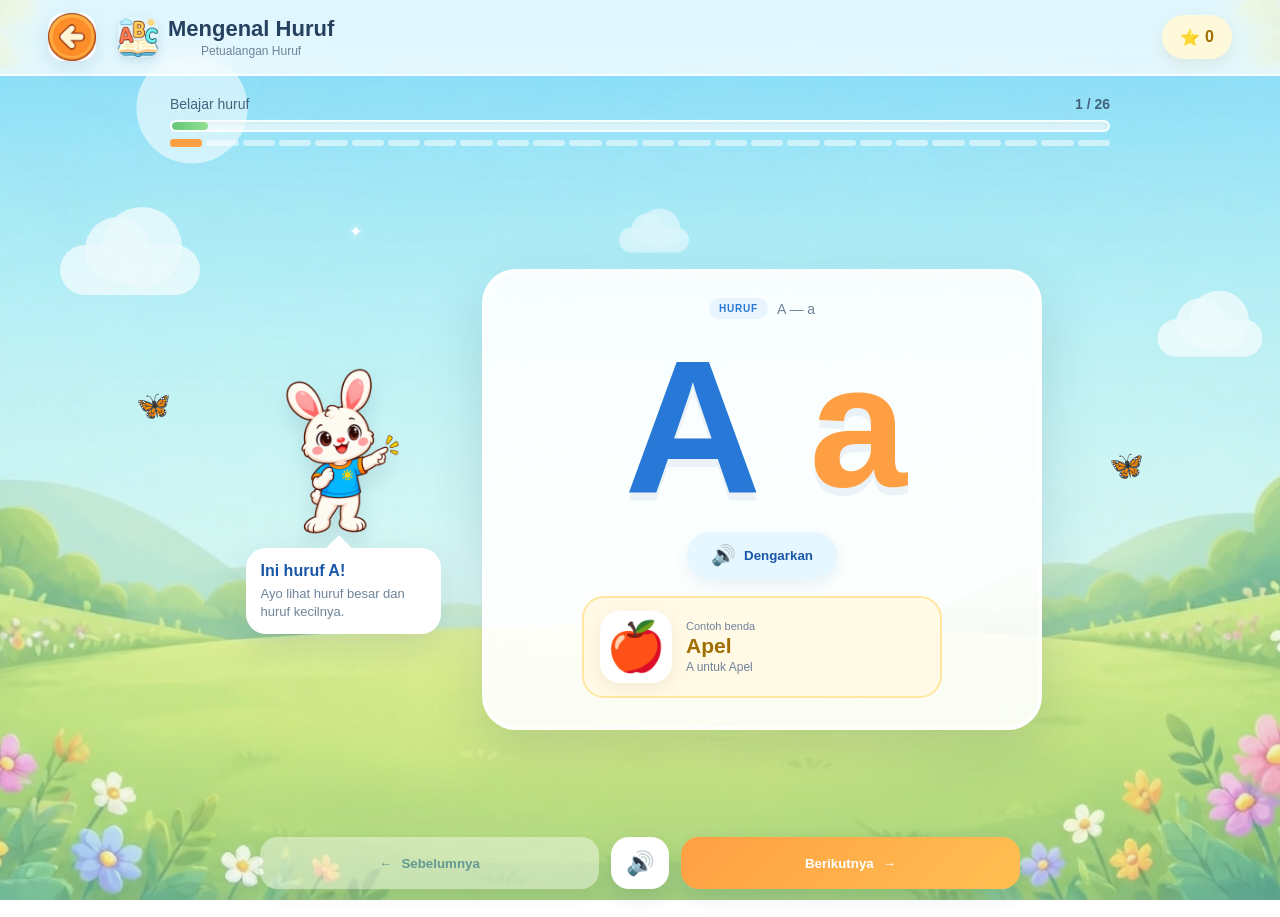
==== games/mengenal.html @ 48dcdb67 "Add files via upload" ====
<!DOCTYPE html>
<html lang="id">

<head>
    <meta charset="UTF-8">

    <meta
        name="viewport"
        content="width=device-width, initial-scale=1.0"
    >

    <title>Mengenal Huruf A–Z — Petualangan Huruf</title>

    <link
        rel="stylesheet"
        href="../css/style.css"
    >

    <link
        rel="stylesheet"
        href="../css/game-mengenal.css"
    >
</head>


<body class="letter-game">

<div class="game-shell">


    <!-- =================================================
         TOP BAR
    ================================================== -->

    <header class="game-topbar">

        <button
    class="icon-button"
    id="backButton"
    aria-label="Kembali"
>
    <img src="../assets/button/Back.jpg" alt="Kembali" class="icon-button-img">
</button>


        <div class="game-title">

            <img
                class="title-icon"
                src="../assets/icons/mengenal.jpg"
                alt="Mengenal Huruf"
            >

            <div>

                <strong>
                    Mengenal Huruf
                </strong>

                <small>
                    Petualangan Huruf
                </small>

            </div>

        </div>


        <div class="game-stats">

            <div
                class="stat-pill"
                title="Bintang"
            >

                <span>⭐</span>

                <strong id="starCount">
                    0
                </strong>

            </div>

        </div>

    </header>



    <!-- =================================================
         PROGRESS
    ================================================== -->

    <section class="letter-progress">

        <div class="progress-label">

            <span>
                Belajar huruf
            </span>

            <strong>

                <span id="letterNumber">
                    1
                </span>

                / 26

            </strong>

        </div>


        <div class="progress-track">

            <div
                class="progress-fill"
                id="progressFill"
            ></div>

        </div>


        <div
            class="alphabet-dots"
            id="alphabetDots"
        ></div>

    </section>



    <!-- =================================================
         MAIN GAME
    ================================================== -->

    <main class="letter-main">


       <!-- Background decorations -->
        <div class="cloud cloud-1"></div>
        <div class="cloud cloud-2"></div>
        <div class="cloud cloud-3"></div>

        <div class="butterfly butterfly-1">🦋</div>
        <div class="butterfly butterfly-2">🦋</div>

        <div class="sparkle sparkle-1">
            ✦
        </div>

        <div class="sparkle sparkle-2">
            ✦
        </div>



        <!-- =================================================
             KIKO
        ================================================== -->

        <aside class="guide-card">

            <div class="kiko-wrap">

                <img
                    id="kikoImage"
                    src="../assets/character/kiko-menunjuk.png"
                    alt="Kiko"

                    onerror="
                        this.style.display='none';
                        document.getElementById('kikoFallback').style.display='flex';
                    "
                >

                <div
                    id="kikoFallback"
                    class="kiko-fallback"
                >
                    🧒
                </div>

            </div>


            <div class="guide-bubble">

                <strong id="guideTitle">
                    Halo! 👋
                </strong>

                <p id="guideText">
                    Ayo kenalan dengan huruf hari ini!
                </p>

            </div>

        </aside>



        <!-- =================================================
             LETTER CARD
        ================================================== -->

        <section
            class="letter-card"
            id="letterCard"
        >

            <div class="letter-heading">

                <span class="mini-badge">
                    HURUF
                </span>

                <span id="letterWord">
                    A — a
                </span>

            </div>



            <!-- Huruf besar dan kecil -->

            <div class="letter-display">

                <div
                    class="capital-letter"
                    id="capitalLetter"
                >
                    A
                </div>

                <div
                    class="lower-letter"
                    id="lowerLetter"
                >
                    a
                </div>

            </div>



            <!-- Tombol suara -->

            <button
                class="sound-button"
                id="soundButton"
            >

                <span class="sound-icon">
                    🔊
                </span>

                <span>
                    Dengarkan
                </span>

            </button>



            <!-- Contoh benda -->

            <div class="object-card">

                <div
                    class="object-visual"
                    id="objectVisual"
                >
                    🍎
                </div>


                <div class="object-info">

                    <span>
                        Contoh benda
                    </span>

                    <strong id="objectName">
                        Apel
                    </strong>

                    <small id="objectSentence">
                        A untuk Apel
                    </small>

                </div>

            </div>

        </section>



        <!-- =================================================
             NAVIGATION
        ================================================== -->

        <nav
            class="letter-navigation"
            aria-label="Navigasi huruf"
        >

            <button
                class="nav-button secondary"
                id="prevButton"
            >

                <span>
                    ←
                </span>

                <span>
                    Sebelumnya
                </span>

            </button>


            <button
                class="listen-mini"
                id="repeatButton"
                aria-label="Ulangi suara"
            >
                🔊
            </button>


            <button
                class="nav-button primary"
                id="nextButton"
            >

                <span id="nextLabel">
                    Berikutnya
                </span>

                <span>
                    →
                </span>

            </button>

        </nav>


    </main>

</div>



<!-- =====================================================
     COMPLETION MODAL
====================================================== -->

<div
    class="game-modal"
    id="completionModal"
    aria-hidden="true"
>

    <div class="completion-card">


        <div
            class="completion-stars"
            id="completionStars"
        >
            ⭐ ⭐ ⭐
        </div>


        <div class="completion-kiko">
            🎉
        </div>


        <h2>
            Hebat Sekali!
        </h2>


        <p>

            Kamu sudah mengenal semua huruf
            dari <strong>A sampai Z</strong>!

        </p>


        <div class="completion-result">

            <div>

                <span>
                    Huruf dipelajari
                </span>

                <strong>
                    26
                </strong>

            </div>


            <div>

                <span>
                    Hadiah
                </span>

                <strong>
                    ⭐ +3
                </strong>

            </div>

        </div>


        <div class="completion-actions">

            <button
                class="modal-button secondary"
                id="repeatGameButton"
            >
                🔄 Ulangi
            </button>


            <button
                class="modal-button primary"
                id="homeButton"
            >
                🏠 Menu Utama
            </button>

        </div>


    </div>

</div>



<!-- =====================================================
     ENGINE
====================================================== -->

<script src="../js/audio.js"></script>

<script src="../js/progress.js"></script>

<script src="../js/game-engine.js"></script>

<script src="../js/game-mengenal.js"></script>


</body>
</html>
---- css/style.css ----
/* =========================================================
   PETUALANGAN HURUF
   DESIGN SYSTEM
========================================================= */

:root {

    /* Primary Colors */
    --sky: #9EDFEF;
    --grass: #7ED34B;
    --yellow: #FFC83D;
    --orange: #FF9F2F;
    --blue: #3D9FE8;

    /* Secondary Colors */
    --pink: #F58FB4;
    --purple: #9B7FE8;

    /* Neutral */
    --white: #FFFDF7;
    --text: #4A4038;
    --outline: #704C35;

    /* Feedback */
    --success: #65C466;
    --error: #F45151;

    /* Radius */
    --radius-small: 16px;
    --radius-medium: 24px;
    --radius-large: 32px;

    /* Shadow */
    --shadow-soft:
        0 8px 20px rgba(91, 76, 53, 0.12);

    --shadow-button:
        0 7px 0 rgba(112, 76, 53, 0.18);

}


/* =========================================================
   RESET
========================================================= */

* {
    margin: 0;
    padding: 0;
    box-sizing: border-box;
}


html,
body {
    width: 100%;
    height: 100%;
}


body {

    font-family: "Nunito", sans-serif;

    background:
        linear-gradient(
            180deg,
            #9EDFEF 0%,
            #C9F2F5 55%,
            #A8E58C 100%
        );

    overflow: hidden;

    color: var(--text);

}


/* =========================================================
   GAME SCREEN
========================================================= */

.game-screen {

    position: relative;

    width: 100vw;
    height: 100vh;

    min-height: 620px;

    overflow: hidden;

    background-image:
        linear-gradient(
            180deg,
            rgba(158, 223, 239, 0.35),
            rgba(206, 244, 220, 0.35)
        ),
        url("../assets/background/utama.jpg");

    background-size: cover;
    background-position: center center;
    background-repeat: no-repeat;

}


/* =========================================================
   CLOUDS
========================================================= */

.cloud {

    position: absolute;

    width: 140px;
    height: 50px;

    background: rgba(255, 255, 255, 0.85);

    border-radius: 50px;

    opacity: 0.75;

    z-index: 1;

}


.cloud::before,
.cloud::after {

    content: "";

    position: absolute;

    background: inherit;

    border-radius: 50%;

}


.cloud::before {

    width: 65px;
    height: 65px;

    left: 25px;
    top: -28px;

}


.cloud::after {

    width: 80px;
    height: 80px;

    right: 18px;
    top: -38px;

}


.cloud-1 {

    top: 11%;
    left: -20px;

    animation:
        cloudMove 28s linear infinite;

}


.cloud-2 {

    top: 20%;
    right: -80px;

    transform: scale(0.75);

    animation:
        cloudMoveReverse 35s linear infinite;

}


.cloud-3 {

    top: 7%;
    left: 45%;

    transform: scale(0.5);

    opacity: 0.55;

    animation:
        cloudFloat 8s ease-in-out infinite;

}


@keyframes cloudMove {

    0% {
        transform: translateX(-20px);
    }

    50% {
        transform: translateX(120px);
    }

    100% {
        transform: translateX(-20px);
    }

}


@keyframes cloudMoveReverse {

    0% {
        transform: translateX(0);
    }

    50% {
        transform: translateX(-150px);
    }

    100% {
        transform: translateX(0);
    }

}


@keyframes cloudFloat {

    0%,
    100% {
        transform: translateY(0) scale(0.5);
    }

    50% {
        transform: translateY(-10px) scale(0.5);
    }

}


/* =========================================================
   BUTTERFLY
========================================================= */

.butterfly {

    position: absolute;

    font-size: 28px;

    z-index: 2;

    pointer-events: none;

}


.butterfly-1 {

    top: 30%;
    left: 5%;

    animation:
        butterflyFloat 5s ease-in-out infinite;

}


.butterfly-2 {

    top: 38%;
    right: 5%;

    animation:
        butterflyFloat 6s ease-in-out infinite reverse;

}


@keyframes butterflyFloat {

    0%,
    100% {
        transform:
            translateY(0)
            rotate(-5deg);
    }

    50% {
        transform:
            translateY(-18px)
            rotate(5deg);
    }

}


/* =========================================================
   TOP BAR
========================================================= */

.top-bar {

    position: absolute;

    top: 20px;
    left: 0;
    right: 0;

    display: flex;

    justify-content: space-between;

    align-items: center;

    padding:
        0 28px;

    z-index: 20;

}


.icon-button {

    width: 58px;
    height: 58px;

    border: 4px solid var(--white);

    border-radius: 50%;

    background: var(--blue);

    box-shadow: var(--shadow-button);

    display: flex;

    align-items: center;
    justify-content: center;

    font-size: 26px;

    cursor: pointer;

    transition:
        transform 0.2s ease,
        box-shadow 0.2s ease;

}


.icon-button:hover {

    transform: scale(1.08);

}


.icon-button:active {

    transform:
        scale(0.94)
        translateY(3px);

    box-shadow:
        0 3px 0 rgba(112, 76, 53, 0.18);

}


/* =========================================================
   STAR BADGE
========================================================= */

.game-badge {

    display: flex;

    align-items: center;
    gap: 7px;

    background: rgba(255,255,255,0.92);

    border: 4px solid var(--yellow);

    padding:
        7px 18px;

    border-radius: 40px;

    font-family: "Baloo 2", sans-serif;

    font-size: 24px;
    font-weight: 800;

    box-shadow: var(--shadow-soft);

}


.badge-star {

    animation:
        starPulse 2s ease-in-out infinite;

}


@keyframes starPulse {

    0%,
    100% {
        transform: scale(1);
    }

    50% {
        transform: scale(1.18);
    }

}


/* =========================================================
   HOME CONTENT
========================================================= */

.home-content {

    position: relative;

    z-index: 5;

    width: min(1100px, 94vw);

    height: 100%;

    margin: auto;

    padding-top: 60px;

    padding-bottom: 65px;

    display: flex;

    flex-direction: column;

    align-items: center;

    justify-content: center;

    gap: 45px;

}


/* =========================================================
   TITLE
========================================================= */

.game-title {

    text-align: center;

    

}


.title-small {

    font-size: 14px;

    font-weight: 800;

    letter-spacing: 2px;

    color: #587F8A;

    margin-bottom: 0;

}


.game-title h1 {

    font-family:
        "Baloo 2",
        sans-serif;

    font-size:
        clamp(38px, 5vw, 68px);

    line-height: 0.95;

    font-weight: 800;

    letter-spacing: 1px;

    filter:
        drop-shadow(
            0 4px 0 rgba(112,76,53,0.12)
        );

}


.title-blue {

    color: var(--blue);

}


.title-orange {

    color: var(--orange);

    margin-left: 10px;

}


.title-stars {

    display: flex;

    justify-content: center;

    gap: 12px;

    margin-top: 4px;

    font-size: 18px;

}


.title-stars span:nth-child(2) {

    color: var(--yellow);

    animation:
        sparkle 1.5s ease-in-out infinite;

}


@keyframes sparkle {

    0%,
    100% {
        transform: scale(1)
        rotate(0deg);
    }

    50% {
        transform: scale(1.25)
        rotate(12deg);
    }

}


/* =========================================================
   KIKO
========================================================= */

.kiko-container {

    position: relative;

    display: flex;

    justify-content: center;

    flex-shrink: 0;

    width: 260px;

    height: 320px;

}


.kiko {

    height: 350px;

    width: auto;

    object-fit: contain;

    filter:
        drop-shadow(
            0 8px 8px rgba(112,76,53,0.12)
        );

    /* animation:
        kikoFloat 3s ease-in-out infinite; */

}


@keyframes kikoFloat {

    0%,
    100% {
        transform: translateY(0);
    }

    50% {
        transform: translateY(-8px);
    }

}


/* =========================================================
   HELLO BUBBLE
========================================================= */

.hello-bubble {

    position: absolute;

    top: 12px;
    left: 125px;

    background: var(--white);

    border: 3px solid var(--orange);

    border-radius:
        22px;

    padding:
        9px 15px;

    display: flex;

    flex-direction: column;

    box-shadow:
        var(--shadow-soft);

    transform:
        rotate(3deg);

    animation:
        bubbleFloat 3s ease-in-out infinite;

}


.hello-bubble::after {

    content: "";

    position: absolute;

    left: 22px;
    bottom: -10px;

    width: 18px;
    height: 18px;

    background: var(--white);

    border-right:
        3px solid var(--orange);

    border-bottom:
        3px solid var(--orange);

    transform:
        rotate(45deg);

}


.hello-bubble span {

    font-family: "Baloo 2", sans-serif;

    color: var(--orange);

    font-size: 20px;

    font-weight: 800;

}


.hello-bubble small {

    font-size: 12px;

    font-weight: 700;

}


@keyframes bubbleFloat {

    0%,
    100% {
        transform:
            rotate(3deg)
            translateY(0);
    }

    50% {
        transform:
            rotate(3deg)
            translateY(-5px);
    }

}


/* =========================================================
   SPARKLES
========================================================= */

.kiko-sparkle {

    position: absolute;

    z-index: 2;

    font-size: 22px;

}


.sparkle-1 {

    left: -30px;
    top: 50px;

    animation:
        sparkleFloat 2s ease-in-out infinite;

}


.sparkle-2 {

    right: -30px;
    top: 80px;

    animation:
        sparkleFloat 2.5s ease-in-out infinite reverse;

}


@keyframes sparkleFloat {

    0%,
    100% {
        opacity: 0.5;
        transform: scale(0.8);
    }

    50% {
        opacity: 1;
        transform: scale(1.2);
    }

}

/* =========================================================
   HERO ROW (KIKO + MENU BERDAMPINGAN)
========================================================= */

.hero-row {

    width: 100%;

    display: flex;

    align-items: center;

    justify-content: center;

    gap: 40px;

    

}


/* =========================================================
   GAME MENU
========================================================= */

.game-menu {

    width: 100%;

    max-width: 850px;

    display: grid;

    grid-template-columns:
        repeat(2, 1fr);

    gap: 15px;

    margin-top: 5px;

}


/* =========================================================
   GAME CARD
========================================================= */

.game-card {

    position: relative;

    min-height: 105px;

    border:
        4px solid var(--white);

    border-radius:
        var(--radius-medium);

    box-shadow:
        0 7px 0 rgba(112,76,53,0.18),
        0 10px 20px rgba(91,76,53,0.10);

    display: flex;

    align-items: center;

    padding:
        12px 20px;

    cursor: pointer;

    text-align: left;

    overflow: hidden;

    transition:
        transform 0.22s ease,
        box-shadow 0.22s ease;

}


.game-card::before {

    content: "";

    position: absolute;

    width: 90px;
    height: 90px;

    border-radius: 50%;

    background:
        rgba(255,255,255,0.13);

    top: -35px;
    right: 30px;

}


.game-card:hover {

    transform:
        translateY(-6px)
        scale(1.015);

    box-shadow:
        0 12px 0 rgba(112,76,53,0.15),
        0 16px 25px rgba(91,76,53,0.12);

}


.game-card:active {

    transform:
        translateY(3px)
        scale(0.98);

}


.card-blue {

    background:
        linear-gradient(
            135deg,
            #54B6ED,
            #3D9FE8
        );

}


.card-orange {

    background:
        linear-gradient(
            135deg,
            #FFB24C,
            #FF9F2F
        );

}


.card-green {

    background:
        linear-gradient(
            135deg,
            #91DB62,
            #65C447
        );

}


.card-purple {

    background:
        linear-gradient(
            135deg,
            #AE96ED,
            #9175DF
        );

}


/* =========================================================
   CARD ICON
========================================================= */

.card-icon {

    width: 75px;
    height: 75px;

    flex-shrink: 0;

    border-radius: 20px;

    background:
        rgba(255,255,255,0.95);

    display: flex;

    align-items: center;
    justify-content: center;

    padding: 8px;

    box-shadow:
        0 4px 0 rgba(112,76,53,0.12);

}


.card-icon img {

    width: 100%;
    height: 100%;

    object-fit: contain;

}


/* =========================================================
   CARD TEXT
========================================================= */

.card-text {

    display: flex;

    flex-direction: column;

    margin-left: 15px;

}


.card-title {

    color: white;

    font-family:
        "Baloo 2",
        sans-serif;

    font-size: 26px;

    font-weight: 800;

    line-height: 0.9;

    text-shadow:
        0 2px 0 rgba(112,76,53,0.12);

}


.card-subtitle {

    color: rgba(255,255,255,0.95);

    font-family:
        "Baloo 2",
        sans-serif;

    font-size: 23px;

    font-weight: 800;

}


/* =========================================================
   CARD ARROW
========================================================= */

.card-arrow {

    margin-left: auto;

    width: 45px;
    height: 45px;

    border-radius: 50%;

    background:
        rgba(255,255,255,0.9);

    display: flex;

    align-items: center;
    justify-content: center;

    color: var(--orange);

    font-size: 27px;

    font-weight: 900;

    transition:
        transform 0.2s ease;

}

.card-arrow-img {
    width: 100%;
    height: 100%;
    object-fit: contain;
    display: block;
}

.game-card:hover .card-arrow {

    transform:
        translateX(5px);

}


/* =========================================================
   GARDEN
========================================================= */

.garden-bottom {

    position: absolute;

    bottom: 0;
    left: 0;

    width: 100%;

    height: 65px;

    background:
        linear-gradient(
            180deg,
            #91DD68,
            #6FC74B
        );

    border-top:
        5px solid rgba(255,255,255,0.5);

    display: flex;

    justify-content:
        space-around;

    align-items:
        flex-start;

    padding-top: 3px;

    z-index: 10;

}


.flower,
.grass {

    font-size: 30px;

    animation:
        plantSway 3s ease-in-out infinite;

}


.flower-2 {
    animation-delay: 0.5s;
}


.flower-3 {
    animation-delay: 1s;
}


.flower-4 {
    animation-delay: 1.5s;
}


@keyframes plantSway {

    0%,
    100% {
        transform:
            rotate(-3deg);
    }

    50% {
        transform:
            rotate(3deg);
    }

}


/* =========================================================
   MODAL
========================================================= */

.modal-overlay {

    position: fixed;

    inset: 0;

    background:
        rgba(62, 73, 65, 0.35);

    backdrop-filter:
        blur(5px);

    display: none;

    align-items: center;
    justify-content: center;

    z-index: 100;

    padding: 20px;

}


.modal-overlay.show {

    display: flex;

    animation:
        fadeIn 0.2s ease;

}


@keyframes fadeIn {

    from {
        opacity: 0;
    }

    to {
        opacity: 1;
    }

}

/* =========================================================
   SPLASH SCREEN
========================================================= */

.splash-overlay {

    position: fixed;

    inset: 0;

    display: flex;

    align-items: center;
    justify-content: center;

    padding: 20px;

    background:
        rgba(255, 255, 255, 0.28);

    backdrop-filter:
        blur(7px);

    -webkit-backdrop-filter:
        blur(7px);

    z-index: 200;

    opacity: 1;

    visibility: visible;

    transition:
        opacity 0.45s ease,
        visibility 0.45s ease;

}


/* Splash sudah selesai / ditutup */

.splash-overlay.hide {

    opacity: 0;

    visibility: hidden;

    pointer-events: none;

}


/* Gambar Splash */

.splash-image {

    display: block;

    width:
        min(820px, 82vw);

    max-height:
        82vh;

    height: auto;

    object-fit: contain;

    cursor: pointer;

    filter:
        drop-shadow(
            0 20px 35px
            rgba(80, 60, 40, 0.25)
        );

    animation:
        splashAppear 0.55s ease-out,
        splashIdle 3.5s ease-in-out 0.7s infinite;

    transition:
        transform 0.2s ease;

}


/* Efek ketika mouse berada di atas splash */

.splash-image:hover {

    transform:
        scale(1.015);

}


/* Efek ketika diklik */

.splash-image:active {

    transform:
        scale(0.985);

}


/* =========================================================
   SPLASH ANIMATION
========================================================= */

@keyframes splashAppear {

    from {

        opacity: 0;

        transform:
            scale(0.92)
            translateY(15px);

    }

    to {

        opacity: 1;

        transform:
            scale(1)
            translateY(0);

    }

}


@keyframes splashIdle {

    0%,
    100% {

        transform:
            scale(1);

    }

    50% {

        transform:
            scale(1.012);

    }

}


/* =========================================================
   SETTINGS MODAL
========================================================= */

.settings-modal,
.game-modal {

    position: relative;

    width: min(400px, 92vw);

    background: var(--white);

    border:
        5px solid var(--orange);

    border-radius:
        30px;

    padding:
        35px 30px;

    text-align: center;

    box-shadow:
        0 20px 50px rgba(80,60,40,0.2);

    animation:
        modalPop 0.3s ease;

}


.game-modal {

    width: min(560px, 92vw);

    padding:
        40px 40px 35px;

}


@keyframes modalPop {

    from {
        opacity: 0;
        transform:
            scale(0.85)
            translateY(20px);
    }

    to {
        opacity: 1;
        transform:
            scale(1)
            translateY(0);
    }

}


.modal-close {

    position: absolute;

    right: 15px;
    top: 12px;

    width: 42px;
    height: 42px;

    border: none;

    border-radius: 50%;

    background: #FFE8D2;

    color: var(--orange);

    font-size: 30px;

    font-weight: 800;

    cursor: pointer;

}


.settings-icon {

    font-size: 50px;

    margin-bottom: 5px;

}


.settings-modal h2,
.game-modal h2 {

    font-family:
        "Baloo 2",
        sans-serif;

    font-size: 32px;

    color: var(--blue);

}


.settings-modal p,
.game-modal p {

    margin:
        5px 0 20px;

    font-size: 16px;

}


/* =========================================================
   SETTINGS OPTION
========================================================= */

.settings-option {

    width: 100%;

    display: flex;

    align-items: center;

    justify-content: space-between;

    padding:
        15px 18px;

    margin-top: 12px;

    border:
        3px solid #E5E5E5;

    border-radius:
        18px;

    background: white;

    font-family:
        "Nunito",
        sans-serif;

    font-size: 18px;

    font-weight: 800;

    cursor: pointer;

}


.settings-option strong {

    color: var(--success);

}


/* =========================================================
   GAME MODAL
========================================================= */

.modal-kiko {

    margin-bottom: 5px;

}


.modal-kiko img {

    height: 140px;

    width: auto;

    object-fit: contain;

    filter:
        drop-shadow(
            0 8px 8px rgba(112,76,53,0.15)
        );

}


.primary-button,
.secondary-button {

    width: 100%;

    min-height: 58px;

    border: none;

    border-radius: 20px;

    margin-top: 12px;

    font-family:
        "Baloo 2",
        sans-serif;

    font-size: 23px;

    font-weight: 800;

    cursor: pointer;

}


.primary-button {

    background: var(--orange);

    color: white;

    box-shadow:
        0 6px 0 #D77D1F;

}


.secondary-button {

    background: #EAF7FB;

    color: var(--blue);

}


/* =========================================================
   MOBILE
========================================================= */

@media (max-width: 700px) {

    .game-screen {

        min-height: 700px;

    }


    .top-bar {

        top: 12px;

        padding:
            0 15px;

    }


    .icon-button {

        width: 48px;
        height: 48px;

        font-size: 21px;

    }


    .game-badge {

        font-size: 20px;

        padding:
            5px 14px;

    }


    .home-content {

        padding-top: 60px;

        width: 94vw;

    }


    .title-small {

        font-size: 10px;

        letter-spacing: 1px;

    }


    .game-title h1 {

        font-size: 39px;

    }


    .hero-row {

    flex-direction: column;

    gap: 5px;

}


.kiko-container {

    width: 160px;
    height: 170px;

}


.kiko {

    height: 150px;

}


    .hello-bubble {

        left: 95px;

        top: 0;

        padding:
            7px 11px;

    }


    .hello-bubble span {

        font-size: 16px;

    }


    .hello-bubble small {

        font-size: 10px;

    }


    .game-menu {

        gap: 10px;

    }


    .game-card {

        min-height: 88px;

        padding:
            9px 10px;

        border-width: 3px;

        border-radius: 19px;

    }


    .card-icon {

        width: 53px;
        height: 53px;

        border-radius: 14px;

        padding: 6px;

    }


    .card-text {

        margin-left: 8px;

    }


    .card-title {

        font-size: 19px;

    }


    .card-subtitle {

        font-size: 18px;

    }


    .card-arrow {

        width: 32px;
        height: 32px;

        font-size: 20px;

    }


    .butterfly {

        font-size: 20px;

    }


    .garden-bottom {

        height: 48px;

    }


    .flower,
    .grass {

        font-size: 22px;

    }

     .splash-overlay {

        padding: 10px;

    }


    .splash-image {

        width: 96vw;

        max-height: 94vh;

    }

}


/* =========================================================
   VERY SMALL SCREEN
========================================================= */

@media (max-height: 700px) and (min-width: 701px) {

    .home-content {

        padding-top: 58px;

    }


    .game-title h1 {

        font-size: 48px;

    }


    .kiko-container {

        height: 145px;

    }


    .kiko {

        height: 140px;

    }


    .game-card {

        min-height: 82px;

    }


    .card-icon {

        width: 60px;
        height: 60px;

    }

}
---- css/game-mengenal.css ----
/* =========================================================
   GAME 1 — MENGENAL HURUF
========================================================= */

:root {

    --sky: #8ed8f8;
    --blue: #2879d7;
    --blue-dark: #1857a8;

    --orange: #ff9f43;
    --yellow: #ffd95a;

    --green: #65c77a;

    --white: #ffffff;

    --text: #25415f;
    --muted: #6f8499;

    --shadow:
        0 14px 35px rgba(40,90,130,.16);
}


* {
    box-sizing: border-box;
}


body.letter-game {

    margin: 0;

    min-height: 100vh;

    font-family:
        "Nunito",
        "Trebuchet MS",
        Arial,
        sans-serif;

    color: var(--text);

    background-image:

        radial-gradient(
            circle at 15% 12%,
            rgba(255,255,255,.55)
            0 55px,
            transparent 56px
        ),

        linear-gradient(
            180deg,
            rgba(158, 223, 239, 0.35),
            rgba(233, 249, 223, 0.35)
        ),

        url("../assets/background/utama.jpg");

    background-size:
        auto,
        auto,
        cover;

    background-position:
        center,
        center,
        center center;

    background-repeat:
        no-repeat,
        no-repeat,
        no-repeat;

    background-attachment:
        scroll,
        scroll,
        fixed;

    overflow-x: hidden;
}


.game-shell {

    min-height: 100vh;

    position: relative;

    overflow: hidden;
}



/* =========================================================
   TOP BAR
========================================================= */

.game-topbar {

    min-height: 76px;

    padding:
        12px
        clamp(16px,4vw,48px);

    display: grid;

    grid-template-columns:
        56px
        1fr
        auto;

    align-items: center;

    gap: 14px;

    background:
        rgba(255,255,255,.76);

    backdrop-filter:
        blur(12px);

    border-bottom:
        2px solid
        rgba(255,255,255,.7);

    position: relative;

    z-index: 10;
}


.icon-button {

    width: 48px;
    height: 48px;

    border: 0;

    border-radius: 16px;

    background: white;

    color: var(--blue-dark);

    font-size: 27px;

    cursor: pointer;

    box-shadow:
        0 7px 18px
        rgba(40,90,130,.12);

    transition:
        transform .18s ease;
}


.icon-button:hover {

    transform:
        translateY(-2px);
}


.icon-button-img {
    width: 100%;
    height: 100%;
    object-fit: contain;
    display: block;
}

.game-title {

    display: flex;

    align-items: center;

    gap: 10px;
}


.title-icon {

    width: 40px;
    height: 40px;

    object-fit: cover;

    border-radius: 10px;

    box-shadow:
        0 4px 10px
        rgba(40,90,130,.15);
}


.game-title strong {

    display: block;

    font-size:
        clamp(17px,2vw,22px);
}


.game-title small {

    display: block;

    margin-top: 2px;

    color: var(--muted);

    font-size: 12px;
}


.game-stats {

    display: flex;

    gap: 8px;
}


.stat-pill {

    min-width: 70px;

    height: 44px;

    padding: 0 13px;

    border-radius: 22px;

    display: flex;

    align-items: center;

    justify-content: center;

    gap: 5px;

    background: #fff9dc;

    color: #a06d00;

    box-shadow:
        0 6px 15px
        rgba(150,110,20,.1);
}



/* =========================================================
   PROGRESS
========================================================= */

.letter-progress {

    width:
        min(940px,calc(100% - 32px));

    margin:
        20px auto 0;

    position: relative;

    z-index: 5;
}


.progress-label {

    display: flex;

    justify-content: space-between;

    align-items: center;

    margin-bottom: 8px;

    color: #41647d;

    font-size: 14px;
}


.progress-track {

    height: 12px;

    background:
        rgba(255,255,255,.68);

    border:
        2px solid
        rgba(255,255,255,.7);

    border-radius: 999px;

    overflow: hidden;

    box-shadow:
        inset
        0 2px 5px
        rgba(30,80,120,.08);
}


.progress-fill {

    width: 3.846%;

    height: 100%;

    border-radius: inherit;

    background:
        linear-gradient(
            90deg,
            var(--green),
            #91df8e
        );

    transition:
        width .45s
        cubic-bezier(.22,1,.36,1);
}


.alphabet-dots {

    display: grid;

    grid-template-columns:
        repeat(26,1fr);

    gap: 4px;

    margin-top: 8px;
}


.alphabet-dot {

    height: 6px;

    border-radius: 10px;

    background:
        rgba(255,255,255,.52);

    transition: .25s ease;
}


.alphabet-dot.active {

    background: var(--orange);

    transform:
        scaleY(1.35);
}


.alphabet-dot.done {

    background: var(--green);
}



/* =========================================================
   MAIN
========================================================= */

.letter-main {

    width:
        min(1120px,calc(100% - 32px));

    margin:
        16px auto 0;

    min-height:
        calc(100vh - 145px);

    position: relative;

    display: grid;

    grid-template-columns:
        210px
        minmax(360px,560px);

    grid-template-rows:
        1fr auto;

    justify-content: center;

    align-items: center;

    column-gap: 34px;

    padding-bottom: 28px;
}



/* =========================================================
   DECORATION
========================================================= */

/* =========================================================
   CLOUDS
========================================================= */

.cloud {

    position: absolute;

    width: 140px;
    height: 50px;

    background: rgba(255, 255, 255, 0.85);

    border-radius: 50px;

    opacity: 0.75;

    z-index: 1;

}


.cloud::before,
.cloud::after {

    content: "";

    position: absolute;

    background: inherit;

    border-radius: 50%;

}


.cloud::before {

    width: 65px;
    height: 65px;

    left: 25px;
    top: -28px;

}


.cloud::after {

    width: 80px;
    height: 80px;

    right: 18px;
    top: -38px;

}


.cloud-1 {

    top: 11%;
    left: -20px;

    animation:
        cloudMove 28s linear infinite;

}


.cloud-2 {

    top: 20%;
    right: -80px;

    transform: scale(0.75);

    animation:
        cloudMoveReverse 35s linear infinite;

}


.cloud-3 {

    top: 7%;
    left: 45%;

    transform: scale(0.5);

    opacity: 0.55;

    animation:
        cloudFloat 8s ease-in-out infinite;

}


.sparkle {

    position: absolute;

    color: white;

    text-shadow:
        0 0 8px
        rgba(255,255,255,.9);

    animation:
        twinkle
        2s
        ease-in-out
        infinite;
}


.sparkle-1 {

    left: 24%;
    top: 8%;
}


.sparkle-2 {

    right: 19%;
    top: 34%;

    animation-delay: -.8s;
}


@keyframes floatCloud {

    0%,100% {

        transform:
            translateX(0)
            translateY(0);

    }

    50% {

        transform:
            translateX(12px)
            translateY(-7px);

    }
}


@keyframes twinkle {

    0%,100% {

        opacity: .35;

        transform:
            scale(.85);

    }

    50% {

        opacity: 1;

        transform:
            scale(1.15);

    }

}



/* =========================================================
   KIKO
========================================================= */

.guide-card {

    align-self: center;

    display: flex;

    flex-direction: column;

    align-items: center;

    gap: 8px;

    position: relative;

    z-index: 3;
}


.kiko-wrap {

    width: 145px;
    height: 175px;

    display: flex;

    align-items: end;

    justify-content: center;

    filter:
        drop-shadow(
            0 12px 10px
            rgba(30,70,100,.13)
        );

    animation:
        kikoFloat
        3.4s
        ease-in-out
        infinite;
}


.kiko-wrap img {

    max-width: 100%;
    max-height: 100%;

    object-fit: contain;
}


.kiko-fallback {

    width: 120px;
    height: 145px;

    display: none;

    align-items: center;

    justify-content: center;

    font-size: 90px;
}


@keyframes kikoFloat {

    0%,100% {

        transform:
            translateY(0)
            rotate(-1deg);

    }

    50% {

        transform:
            translateY(-8px)
            rotate(1deg);

    }
}


.guide-bubble {

    width: 195px;

    padding: 14px 15px;

    background: white;

    border-radius: 20px;

    box-shadow:
        var(--shadow);

    position: relative;
}


.guide-bubble::before {

    content: "";

    position: absolute;

    top: -9px;

    left: 84px;

    width: 18px;
    height: 18px;

    background: white;

    transform:
        rotate(45deg);
}


.guide-bubble strong,
.guide-bubble p {

    position: relative;

    z-index: 1;
}


.guide-bubble strong {

    color: var(--blue-dark);
}


.guide-bubble p {

    margin: 5px 0 0;

    color: var(--muted);

    font-size: 13px;

    line-height: 1.35;
}



/* =========================================================
   LETTER CARD
========================================================= */

.letter-card {

    width:
        min(560px,100%);

    padding:
        25px
        30px
        28px;

    background:
        rgba(255,255,255,.91);

    border:
        4px solid
        rgba(255,255,255,.7);

    border-radius: 34px;

    box-shadow:
        0 22px 55px
        rgba(37,86,115,.18);

    position: relative;

    z-index: 2;

    text-align: center;

    animation:
        cardIn .45s ease both;
}


@keyframes cardIn {

    from {

        opacity: 0;

        transform:
            translateY(12px)
            scale(.98);

    }

    to {

        opacity: 1;

        transform:
            translateY(0)
            scale(1);

    }
}


.letter-heading {

    display: flex;

    align-items: center;

    justify-content: center;

    gap: 9px;

    color: var(--muted);

    font-size: 14px;
}


.mini-badge {

    padding:
        5px
        10px;

    border-radius: 999px;

    background: #e8f5ff;

    color: var(--blue);

    font-size: 10px;

    font-weight: 900;

    letter-spacing: .8px;
}


.letter-display {

    min-height: 205px;

    margin: 4px 0;

    display: flex;

    align-items: center;

    justify-content: center;

    gap:
        clamp(25px,7vw,55px);

    line-height: .8;

    user-select: none;
}


.capital-letter,
.lower-letter {

    font-family:
        "Arial Rounded MT Bold",
        "Trebuchet MS",
        sans-serif;

    font-weight: 900;

    letter-spacing: -7px;

    text-shadow:
        0 8px 0
        rgba(30,90,150,.07);
}


.capital-letter {

    font-size:
        clamp(130px,18vw,190px);

    color:
        var(--blue);
}


.lower-letter {

    font-size:
        clamp(115px,16vw,175px);

    color:
        var(--orange);
}



/* =========================================================
   AUDIO BUTTON
========================================================= */

.sound-button {

    margin:
        0 auto 18px;

    min-width: 150px;

    padding:
        11px
        19px;

    display: inline-flex;

    align-items: center;

    justify-content: center;

    gap: 8px;

    border: 0;

    border-radius: 999px;

    background: #e7f7ff;

    color: var(--blue-dark);

    font-weight: 900;

    cursor: pointer;

    box-shadow:
        0 7px 16px
        rgba(50,120,170,.1);

    transition:
        transform .18s ease;
}


.sound-icon {

    font-size: 20px;
}


.sound-button.playing {

    animation:
        soundPulse
        .65s
        ease
        infinite alternate;
}


@keyframes soundPulse {

    from {

        transform: scale(1);

    }

    to {

        transform: scale(1.05);

    }
}



/* =========================================================
   OBJECT
========================================================= */

.object-card {

    max-width: 360px;

    margin:
        0 auto;

    padding:
        13px 16px;

    display: flex;

    align-items: center;

    gap: 14px;

    text-align: left;

    background: #fff9e6;

    border:
        2px solid
        #ffe7a0;

    border-radius: 22px;
}


.object-visual {

    width: 72px;
    height: 72px;

    flex: 0 0 72px;

    display: flex;

    align-items: center;

    justify-content: center;

    border-radius: 20px;

    background: white;

    font-size: 48px;

    box-shadow:
        0 6px 15px
        rgba(100,80,20,.08);
}


.object-info span,
.object-info small {

    display: block;

    color: var(--muted);
}


.object-info span {

    font-size: 11px;
}


.object-info strong {

    display: block;

    margin: 2px 0;

    font-size: 21px;

    color: #a06d00;
}


.object-info small {

    font-size: 12px;
}



/* =========================================================
   NAVIGATION
========================================================= */

.letter-navigation {

    grid-column: 1 / -1;

    width:
        min(760px,100%);

    margin:
        0 auto;

    display: grid;

    grid-template-columns:
        1fr
        58px
        1fr;

    gap: 12px;

    align-items: center;

    position: relative;

    z-index: 4;
}


.nav-button {

    min-height: 52px;

    border: 0;

    border-radius: 18px;

    display: flex;

    align-items: center;

    justify-content: center;

    gap: 9px;

    font-weight: 900;

    cursor: pointer;

    box-shadow:
        0 8px 18px
        rgba(30,80,110,.12);

    transition:
        transform .18s ease;
}


.nav-button:hover {

    transform:
        translateY(-2px);
}


.nav-button.secondary {

    background:
        rgba(255,255,255,.9);

    color:
        var(--blue-dark);
}


.nav-button.primary {

    background:
        linear-gradient(
            135deg,
            var(--orange),
            #ffbf52
        );

    color: white;
}


.nav-button:disabled {

    opacity: .45;

    cursor:
        not-allowed;

    transform: none;
}


.listen-mini {

    width: 58px;
    height: 52px;

    border: 0;

    border-radius: 18px;

    background: white;

    font-size: 23px;

    cursor: pointer;

    box-shadow:
        0 8px 18px
        rgba(30,80,110,.12);
}



/* =========================================================
   COMPLETION MODAL
========================================================= */

.game-modal {

    position: fixed;

    inset: 0;

    display: none;

    align-items: center;

    justify-content: center;

    padding: 20px;

    background:
        rgba(20,65,90,.48);

    backdrop-filter:
        blur(5px);

    z-index: 100;
}


.game-modal.show {

    display: flex;
}


.completion-card {

    width:
        min(450px,100%);

    padding: 30px;

    text-align: center;

    background: white;

    border-radius: 32px;

    box-shadow:
        0 25px 70px
        rgba(20,60,90,.28);

    animation:
        modalIn
        .35s
        ease both;
}


@keyframes modalIn {

    from {

        opacity: 0;

        transform:
            scale(.88)
            translateY(12px);

    }

    to {

        opacity: 1;

        transform:
            scale(1)
            translateY(0);

    }
}


.completion-stars {

    font-size: 25px;

    letter-spacing: 5px;

    animation:
        starBounce
        1.2s
        ease-in-out
        infinite alternate;
}


@keyframes starBounce {

    from {
        transform: translateY(0);
    }

    to {
        transform: translateY(-4px);
    }
}


.completion-kiko {

    margin:
        10px 0;

    font-size: 70px;
}


.completion-card h2 {

    margin: 0;

    color:
        var(--blue-dark);

    font-size: 30px;
}


.completion-card p {

    color:
        var(--muted);

    line-height: 1.5;
}


.completion-result {

    display: grid;

    grid-template-columns:
        1fr
        1fr;

    gap: 10px;

    margin:
        20px 0;
}


.completion-result div {

    padding: 13px;

    border-radius: 18px;

    background:
        #f5fbff;
}


.completion-result span,
.completion-result strong {

    display: block;
}


.completion-result span {

    color:
        var(--muted);

    font-size: 11px;
}


.completion-result strong {

    margin-top: 3px;

    font-size: 22px;

    color:
        var(--blue-dark);
}


.completion-actions {

    display: grid;

    grid-template-columns:
        1fr
        1fr;

    gap: 10px;
}


.modal-button {

    min-height: 48px;

    border: 0;

    border-radius: 16px;

    font-weight: 900;

    cursor: pointer;
}


.modal-button.secondary {

    background:
        #edf7ff;

    color:
        var(--blue-dark);
}


.modal-button.primary {

    background:
        var(--orange);

    color: white;
}



/* =========================================================
   MOBILE
========================================================= */

@media (max-width: 800px) {

    .letter-main {

        grid-template-columns: 1fr;

        grid-template-rows:
            auto
            auto
            auto;

        gap: 12px;

        padding-top: 8px;
    }


    .guide-card {

        flex-direction: row;

        justify-content: center;

        gap: 5px;
    }


    .kiko-wrap {

        width: 85px;
        height: 100px;
    }


    .guide-bubble {

        width: 190px;
    }


    .letter-card {

        margin:
            0 auto;
    }


    .letter-navigation {

        grid-column: 1;
    }

}


@media (max-width: 520px) {

    .game-topbar {

        grid-template-columns:
            45px
            1fr
            auto;

        padding:
            10px 12px;
    }


    .icon-button {

        width: 42px;
        height: 42px;
    }


    .title-icon {

        font-size: 26px;
    }


    .game-title strong {

        font-size: 15px;
    }


    .game-title small {

        display: none;
    }


    .stat-pill {

        min-width: 58px;

        height: 40px;
    }


    .letter-progress {

        margin-top: 13px;
    }


    .alphabet-dots {

        gap: 2px;
    }


    .letter-main {

        width:
            calc(100% - 20px);

        margin-top: 8px;
    }


    .letter-card {

        padding:
            20px
            14px;

        border-radius: 27px;
    }


    .letter-display {

        min-height: 155px;

        gap: 18px;
    }


    .capital-letter {

        font-size: 112px;
    }


    .lower-letter {

        font-size: 102px;
    }


    .object-card {

        max-width: 100%;
    }


    .letter-navigation {

        grid-template-columns:
            1fr
            48px
            1fr;

        gap: 7px;
    }


    .nav-button {

        min-height: 48px;

        border-radius: 15px;

        font-size: 13px;
    }


    .listen-mini {

        width: 48px;
        height: 48px;

        border-radius: 15px;
    }


    .completion-card {

        padding:
            24px 18px;
    }


    .completion-actions {

        grid-template-columns: 1fr;
    }


    .cloud,
    .sparkle {

        display: none;
    }

}
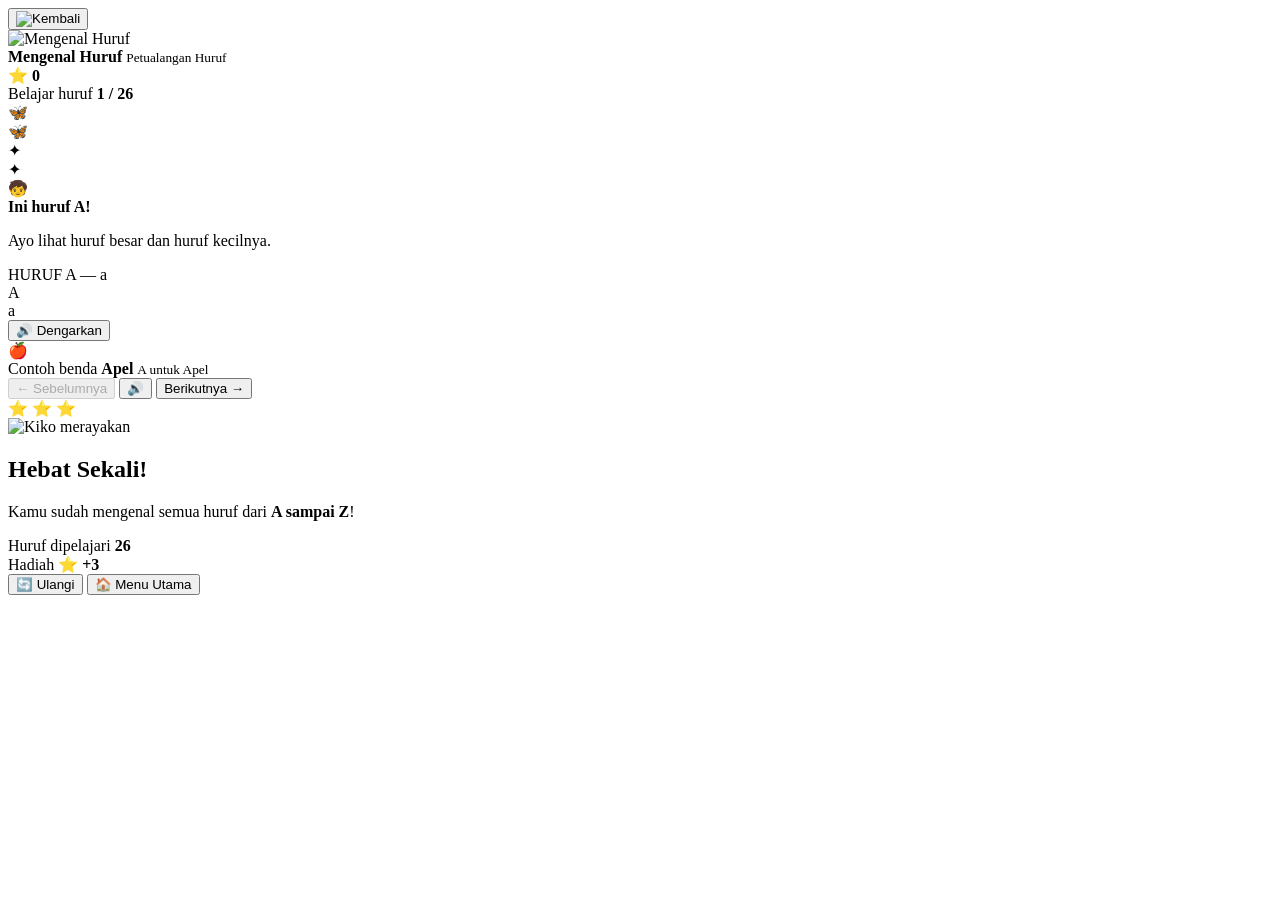
==== commit 92702361: "Add files via upload" ====
--- a/games/mengenal.html
+++ b/games/mengenal.html
@@ -39,7 +39,7 @@
     id="backButton"
     aria-label="Kembali"
 >
-    <img src="../assets/button/Back.jpg" alt="Kembali" class="icon-button-img">
+    <img src="../assets/button/Back.webp" alt="Kembali" class="icon-button-img">
 </button>
 
 
@@ -47,7 +47,7 @@
 
             <img
                 class="title-icon"
-                src="../assets/icons/mengenal.jpg"
+                src="../assets/icons/mengenal.webp"
                 alt="Mengenal Huruf"
             >
 
@@ -206,96 +206,43 @@
         ================================================== -->
 
         <section
-            class="letter-card"
-            id="letterCard"
-        >
-
-            <div class="letter-heading">
-
-                <span class="mini-badge">
-                    HURUF
-                </span>
-
-                <span id="letterWord">
-                    A — a
-                </span>
-
-            </div>
-
-
-
-            <!-- Huruf besar dan kecil -->
-
-            <div class="letter-display">
-
-                <div
-                    class="capital-letter"
-                    id="capitalLetter"
-                >
-                    A
-                </div>
-
-                <div
-                    class="lower-letter"
-                    id="lowerLetter"
-                >
-                    a
-                </div>
-
-            </div>
-
-
-
-            <!-- Tombol suara -->
-
-            <button
-                class="sound-button"
-                id="soundButton"
-            >
-
-                <span class="sound-icon">
-                    🔊
-                </span>
-
-                <span>
-                    Dengarkan
-                </span>
-
-            </button>
-
-
-
-            <!-- Contoh benda -->
-
-            <div class="object-card">
-
-                <div
-                    class="object-visual"
-                    id="objectVisual"
-                >
-                    🍎
-                </div>
-
-
-                <div class="object-info">
-
-                    <span>
-                        Contoh benda
-                    </span>
-
-                    <strong id="objectName">
-                        Apel
-                    </strong>
-
-                    <small id="objectSentence">
-                        A untuk Apel
-                    </small>
-
-                </div>
-
-            </div>
-
-        </section>
+    class="letter-card"
+    id="letterCard"
+>
+
+    <div class="letter-left">
+
+        <div class="letter-heading">
+            <span class="mini-badge">HURUF</span>
+            <span id="letterWord">A — a</span>
+        </div>
+
+        <div class="letter-display">
+            <div class="capital-letter" id="capitalLetter">A</div>
+            <div class="lower-letter" id="lowerLetter">a</div>
+        </div>
+
+        <button class="sound-button" id="soundButton">
+            <span class="sound-icon">🔊</span>
+            <span>Dengarkan</span>
+        </button>
+
+    </div>
+
+
+    <div class="letter-right">
+
+        <div class="object-visual" id="objectVisual">🍎</div>
+
+        <div class="object-info">
+            <span>Contoh benda</span>
+            <strong id="objectName">Apel</strong>
+            <small id="objectSentence">A untuk Apel</small>
+        </div>
+
+    </div>
+
+</section>
 
 
 
@@ -361,8 +308,7 @@
      COMPLETION MODAL
 ====================================================== -->
 
-<div
-    class="game-modal"
+<div class="completion-overlay"
     id="completionModal"
     aria-hidden="true"
 >
@@ -378,9 +324,9 @@
         </div>
 
 
-        <div class="completion-kiko">
-            🎉
-        </div>
+       <div class="completion-kiko">
+    <img src="../assets/character/kiko-complete.gif" alt="Kiko merayakan">
+</div>
 
 
         <h2>
